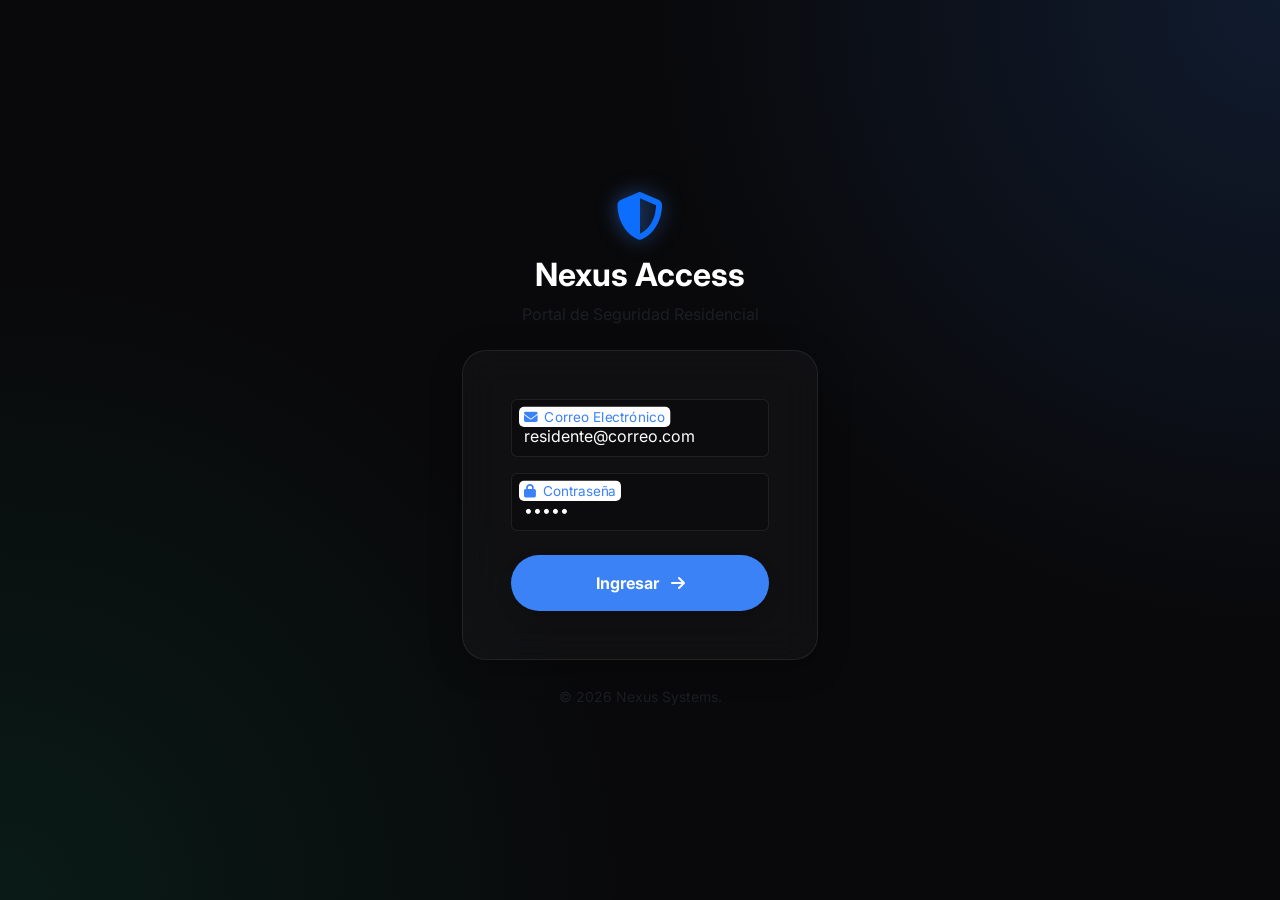
==== control-accesos/frontend/index.html @ c3d8dc01 "Add files via upload" ====
<!DOCTYPE html>
<html lang="es">
<head>
    <meta charset="UTF-8">
    <meta name="viewport" content="width=device-width, initial-scale=1">
    <title>Acceso | Premium Access</title>
    <!-- Bootstrap 5 CDN -->
    <link href="https://cdn.jsdelivr.net/npm/bootstrap@5.3.0/dist/css/bootstrap.min.css" rel="stylesheet">
    <!-- FontAwesome -->
    <link rel="stylesheet" href="https://cdnjs.cloudflare.com/ajax/libs/font-awesome/6.4.0/css/all.min.css">
    <link rel="stylesheet" href="css/style.css">
</head>
<body class="d-flex align-items-center justify-content-center">
    
    <div class="container">
        <div class="row justify-content-center">
            <div class="col-md-5 col-lg-4">
                
                <div class="text-center mb-4">
                    <i class="fas fa-shield-alt text-primary" style="font-size: 3rem; filter: drop-shadow(0 0 10px rgba(59, 130, 246, 0.5));"></i>
                    <h2 class="mt-3 fw-bold text-white tracking-wide">Nexus Access</h2>
                    <p class="text-muted">Portal de Seguridad Residencial</p>
                </div>

                <div class="glass-card p-4 p-md-5">
                    <form id="loginForm">
                        <div class="form-floating mb-3">
                            <input type="email" class="form-control" id="email" placeholder="name@example.com" required value="residente@correo.com">
                            <label for="email"><i class="fas fa-envelope me-2"></i>Correo Electrónico</label>
                        </div>
                        <div class="form-floating mb-4">
                            <input type="password" class="form-control" id="password" placeholder="Password" required value="12345">
                            <label for="password"><i class="fas fa-lock me-2"></i>Contraseña</label>
                        </div>
                        
                        <button type="submit" class="btn btn-primary w-100 py-3 fw-bold rounded-pill shadow">
                            Ingresar <i class="fas fa-arrow-right ms-2"></i>
                        </button>
                    </form>
                    <div id="loginAlert" class="mt-3 text-danger text-center fw-semibold d-none"></div>
                </div>
                
                <div class="text-center mt-4">
                    <small class="text-muted">&copy; 2026 Nexus Systems.</small>
                </div>

            </div>
        </div>
    </div>

    <script src="https://code.jquery.com/jquery-3.6.0.min.js"></script>
    <script src="js/app.js"></script>
</body>
</html>
---- control-accesos/frontend/css/style.css ----
@import url('https://fonts.googleapis.com/css2?family=Inter:wght@300;400;600;700&display=swap');

:root {
  --bg-dark: #09090b; /* Extremely dark elegant background */
  --bg-glass: rgba(255, 255, 255, 0.03);
  --glass-border: rgba(255, 255, 255, 0.08);
  --primary: #3b82f6;
  --primary-hover: #2563eb;
  --success: #10b981;
  --danger: #ef4444;
  --text-main: #f8fafc;
  --text-muted: #94a3b8;
}

body {
  font-family: 'Inter', sans-serif;
  background-color: var(--bg-dark);
  background-image: radial-gradient(circle at top right, rgba(59, 130, 246, 0.15), transparent 40%),
                    radial-gradient(circle at bottom left, rgba(16, 185, 129, 0.1), transparent 40%);
  color: var(--text-main);
  min-height: 100vh;
  margin: 0;
}

/* Glassmorphism Classes */
.glass-card {
  background: var(--bg-glass);
  backdrop-filter: blur(20px);
  -webkit-backdrop-filter: blur(20px);
  border: 1px solid var(--glass-border);
  border-radius: 1.5rem;
  box-shadow: 0 8px 32px 0 rgba(0, 0, 0, 0.3);
  color: var(--text-main);
}

.form-control {
  background: rgba(0, 0, 0, 0.2) !important;
  border: 1px solid var(--glass-border);
  color: white !important;
}

.form-control:focus {
  background: rgba(0, 0, 0, 0.4) !important;
  border-color: var(--primary);
  box-shadow: 0 0 0 0.25rem rgba(59, 130, 246, 0.25);
}

/* Inputs en modo oscuro para Bootstrap */
.form-floating label {
  color: var(--text-muted);
}

.form-floating>.form-control:focus~label, 
.form-floating>.form-control:not(:placeholder-shown)~label {
  color: var(--primary);
  background-color: transparent !important;
}

/* Micro-animations */
.btn-primary {
  background-color: var(--primary);
  border: none;
  transition: all 0.3s ease;
}

.btn-primary:hover {
  background-color: var(--primary-hover);
  transform: translateY(-2px);
  box-shadow: 0 10px 20px rgba(59, 130, 246, 0.4);
}

.scanner-input {
  font-size: 2rem;
  text-align: center;
  letter-spacing: 2px;
}

/* Modal Dark styling */
.modal-content {
  background: #1e293b;
  border: 1px solid var(--glass-border);
}
.modal-header {
  border-bottom: 1px solid rgba(255,255,255,0.1);
}
.modal-footer {
  border-top: 1px solid rgba(255,255,255,0.1);
}
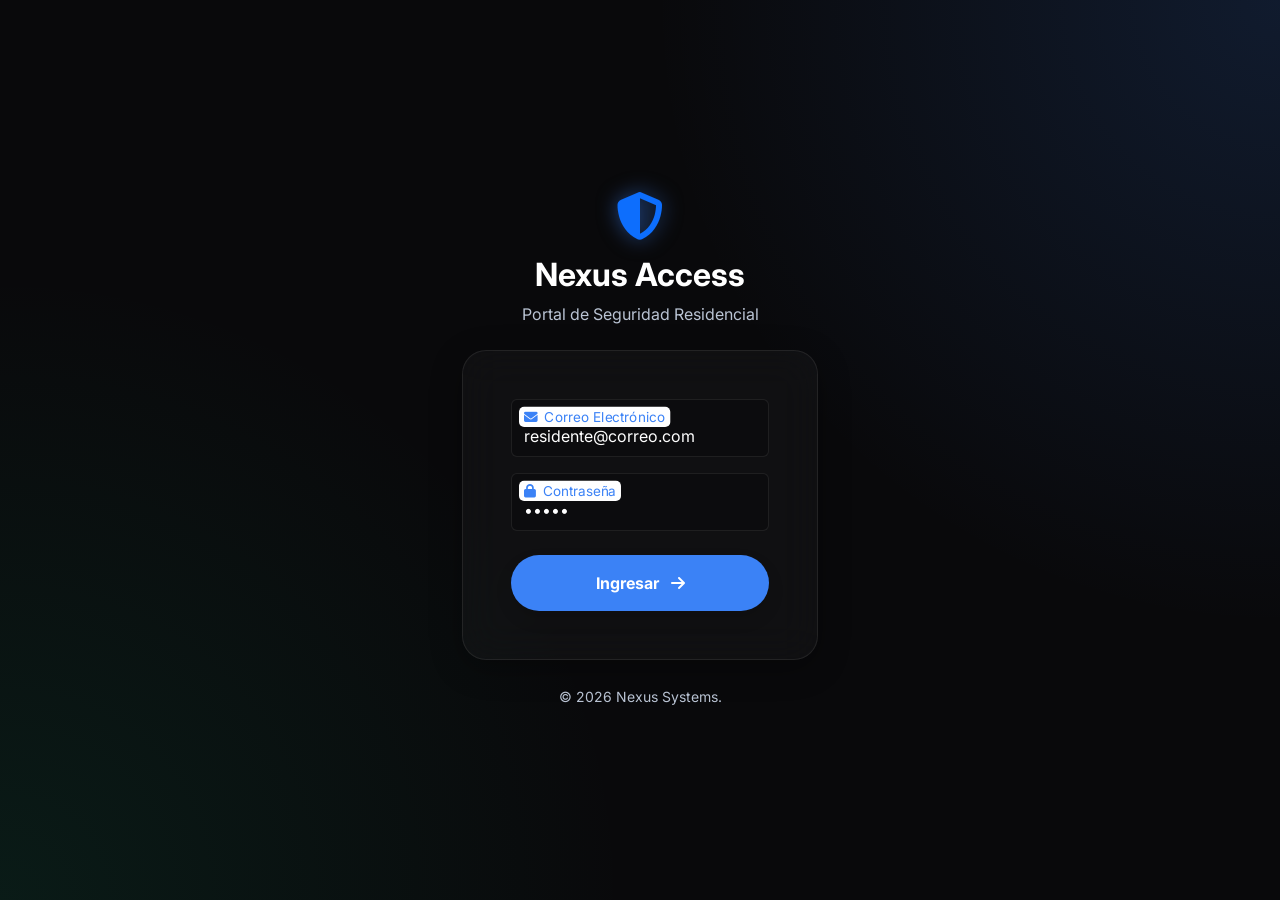
==== commit 57d67bfd: "Add files via upload" ====
--- a/control-accesos/frontend/index.html
+++ b/control-accesos/frontend/index.html
@@ -48,6 +48,7 @@
         </div>
     </div>
 
+    <script src="https://cdn.jsdelivr.net/npm/bootstrap@5.3.0/dist/js/bootstrap.bundle.min.js"></script>
     <script src="https://code.jquery.com/jquery-3.6.0.min.js"></script>
     <script src="js/app.js"></script>
 </body>
--- a/control-accesos/frontend/css/style.css
+++ b/control-accesos/frontend/css/style.css
@@ -20,6 +20,15 @@
   color: var(--text-main);
   min-height: 100vh;
   margin: 0;
+}
+
+/* Fix Bootstrap's text-muted for dark backgrounds */
+.text-muted {
+  color: #bac4d4 !important; /* Azul/Gris muy claro para máxima legibilidad */
+}
+
+.icon-accent {
+  color: #60a5fa !important; /* Azul claro pastel para combinar con el proyecto */
 }
 
 /* Glassmorphism Classes */
@@ -86,3 +95,36 @@
 .modal-footer {
   border-top: 1px solid rgba(255,255,255,0.1);
 }
+
+/* Ticket / Boarding Pass Style */
+.ticket {
+  background: linear-gradient(135deg, #ffffff 0%, #f8fafc 100%);
+  border-radius: 20px;
+  color: #1e293b;
+  box-shadow: 0 20px 40px rgba(0,0,0,0.4);
+  position: relative;
+  overflow: hidden;
+}
+.ticket::before, .ticket::after {
+  content: '';
+  position: absolute;
+  top: 50%;
+  width: 40px;
+  height: 40px;
+  background-color: var(--bg-dark);
+  border-radius: 50%;
+  transform: translateY(-50%);
+  z-index: 10;
+}
+.ticket::before { left: -20px; }
+.ticket::after { right: -20px; }
+.ticket-dashed-line {
+  position: absolute;
+  top: 50%;
+  left: 20px;
+  right: 20px;
+  border-top: 2px dashed #cbd5e1;
+  z-index: 1;
+}
+.ticket-header { padding: 30px; padding-bottom: 20px; text-align: center; }
+.ticket-body { padding: 30px; padding-top: 20px; text-align: center; }
